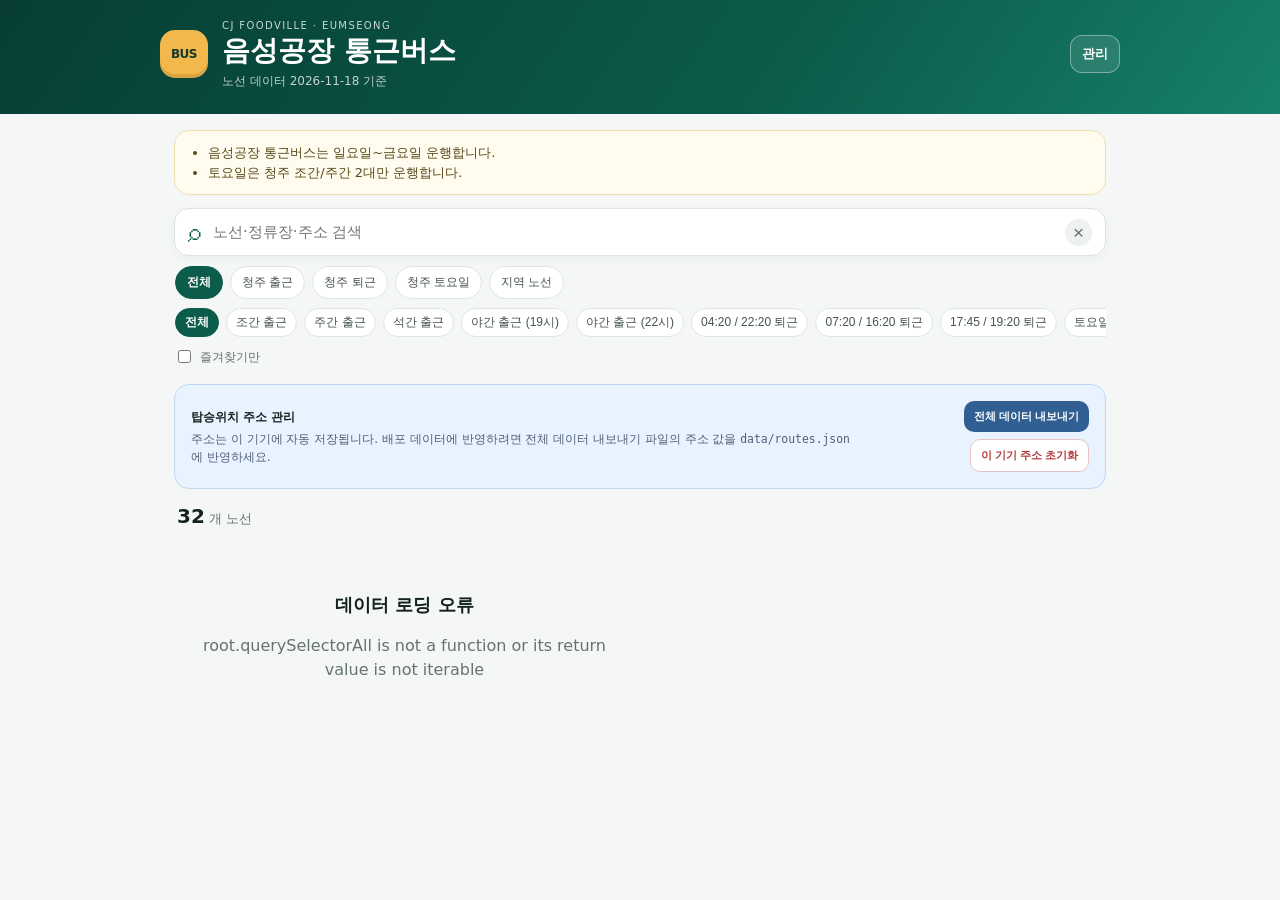
==== index.html @ fe7e172c "Add files via upload" ====
<!doctype html>
<html lang="ko">
<head>
  <meta charset="utf-8">
  <meta name="viewport" content="width=device-width, initial-scale=1, viewport-fit=cover">
  <meta name="theme-color" content="#0b5c4b">
  <meta name="description" content="음성공장 통근버스 노선과 정류장별 탑승위치 주소를 확인하는 모바일 앱">
  <link rel="manifest" href="manifest.webmanifest">
  <link rel="icon" href="assets/icon-192.png">
  <link rel="apple-touch-icon" href="assets/icon-192.png">
  <link rel="stylesheet" href="styles.css">
  <title>음성공장 통근버스</title>
</head>
<body>
  <a class="skip-link" href="#routes">노선 목록으로 이동</a>
  <header class="hero">
    <div class="hero__inner">
      <div class="brand-mark" aria-hidden="true">BUS</div>
      <div>
        <p class="eyebrow">CJ FOODVILLE · EUMSEONG</p>
        <h1>음성공장 통근버스</h1>
        <p id="updatedText" class="updated"></p>
      </div>
      <button id="manageToggle" class="icon-button" type="button" aria-pressed="false" title="주소 관리 모드">관리</button>
    </div>
  </header>

  <main>
    <section id="notice" class="notice" aria-label="운행 안내"></section>

    <section class="finder" aria-label="노선 찾기">
      <label class="search-box">
        <span aria-hidden="true">⌕</span>
        <input id="searchInput" type="search" placeholder="노선·정류장·주소 검색" autocomplete="off">
        <button id="clearSearch" class="clear-button" type="button" aria-label="검색어 지우기">×</button>
      </label>
      <div id="categoryChips" class="chips" role="group" aria-label="지역 필터"></div>
      <div id="serviceChips" class="chips chips--sub" role="group" aria-label="근무조 필터"></div>
      <label class="favorite-filter"><input id="favoriteOnly" type="checkbox"> 즐겨찾기만</label>
    </section>

    <section id="adminPanel" class="admin-panel" hidden>
      <div>
        <strong>탑승위치 주소 관리</strong>
        <p>주소는 이 기기에 자동 저장됩니다. 배포 데이터에 반영하려면 전체 데이터 내보내기 파일의 주소 값을 <code>data/routes.json</code>에 반영하세요.</p>
      </div>
      <div class="admin-actions">
        <button id="exportData" type="button">전체 데이터 내보내기</button>
        <button id="resetAddresses" class="button--danger" type="button">이 기기 주소 초기화</button>
      </div>
    </section>

    <div class="result-line"><strong id="resultCount">0</strong><span>개 노선</span><span id="searchSummary"></span></div>
    <section id="routes" class="route-list" aria-live="polite"></section>
    <div id="emptyState" class="empty" hidden><strong>검색 결과가 없습니다.</strong><p>필터를 해제하거나 다른 정류장명을 입력해 보세요.</p></div>
  </main>

  <template id="routeTemplate">
    <article class="route-card">
      <details>
        <summary>
          <div class="route-accent"></div>
          <div class="route-heading">
            <div class="badges"></div>
            <h2></h2>
            <p class="route-meta"></p>
          </div>
          <button class="favorite-button" type="button" aria-label="즐겨찾기">☆</button>
          <span class="chevron" aria-hidden="true">⌄</span>
        </summary>
        <div class="route-body">
          <div class="route-note"></div>
          <ol class="stop-list"></ol>
        </div>
      </details>
    </article>
  </template>

  <div id="toast" class="toast" role="status" aria-live="polite"></div>
  <script type="module" src="app.js"></script>
</body>
</html>
---- styles.css ----
:root{--green:#0b5c4b;--green2:#167663;--mint:#e8f5f0;--ink:#14221f;--muted:#65736f;--line:#dce5e1;--paper:#fff;--bg:#f4f7f6;--gold:#f2b84b;--red:#b33a3a;--shadow:0 8px 30px rgba(15,54,45,.08)}
*{box-sizing:border-box}html{scroll-behavior:smooth}body{margin:0;background:var(--bg);color:var(--ink);font-family:Pretendard,"Noto Sans KR","Apple SD Gothic Neo",system-ui,sans-serif;line-height:1.5}.skip-link{position:absolute;left:-9999px}.skip-link:focus{left:12px;top:12px;z-index:99;background:#fff;padding:8px}.hero{background:linear-gradient(125deg,#073d34,#0b5c4b 62%,#17806b);color:#fff;padding:max(18px,env(safe-area-inset-top)) 18px 24px}.hero__inner{max-width:960px;margin:auto;display:grid;grid-template-columns:auto 1fr auto;gap:14px;align-items:center}.brand-mark{width:48px;height:48px;border-radius:15px;background:var(--gold);color:#16362f;display:grid;place-items:center;font-weight:900;font-size:12px;letter-spacing:-.5px;box-shadow:inset 0 -4px 0 rgba(0,0,0,.1)}.eyebrow{margin:0 0 2px;font-size:10px;letter-spacing:1.4px;opacity:.78}.hero h1{font-size:24px;line-height:1.15;margin:0}.updated{font-size:12px;margin:5px 0 0;opacity:.75}.icon-button{border:1px solid rgba(255,255,255,.38);background:rgba(255,255,255,.1);color:#fff;border-radius:12px;padding:9px 11px;font-weight:700}.icon-button[aria-pressed=true]{background:var(--gold);color:#17392f;border-color:var(--gold)}main{max-width:960px;margin:auto;padding:16px 14px 60px}.notice{background:#fffbef;border:1px solid #f0dfad;border-radius:15px;padding:12px 15px;color:#594918;font-size:13px}.notice ul{margin:0;padding-left:18px}.finder{position:sticky;top:0;z-index:10;background:rgba(244,247,246,.94);backdrop-filter:blur(10px);padding:13px 0 8px}.search-box{height:48px;display:flex;align-items:center;gap:10px;padding:0 13px;border:1px solid var(--line);border-radius:15px;background:#fff;box-shadow:0 3px 12px rgba(20,55,48,.04)}.search-box:focus-within{border-color:var(--green2);box-shadow:0 0 0 3px rgba(22,118,99,.13)}.search-box>span{font-size:25px;color:var(--green)}.search-box input{min-width:0;flex:1;border:0;outline:0;font:inherit;font-size:15px;color:var(--ink)}.clear-button{border:0;background:#edf2f0;color:#65736f;border-radius:50%;width:27px;height:27px;font-size:19px;line-height:1}.chips{display:flex;gap:7px;overflow:auto;padding:10px 1px 2px;scrollbar-width:none}.chips::-webkit-scrollbar{display:none}.chip{white-space:nowrap;border:1px solid var(--line);background:#fff;border-radius:999px;padding:7px 11px;font-size:12px;color:#46544f}.chip[aria-pressed=true]{background:var(--green);border-color:var(--green);color:#fff;font-weight:700}.chips--sub{padding-top:7px}.chips--sub .chip{padding:5px 9px}.favorite-filter{display:inline-flex;align-items:center;gap:6px;margin-top:8px;font-size:12px;color:var(--muted)}.admin-panel{background:#e9f2ff;border:1px solid #bfd5f2;border-radius:15px;padding:13px;margin:6px 0 12px;display:flex;gap:12px;align-items:center;justify-content:space-between;font-size:12px}.admin-panel p{margin:4px 0 0;color:#4e6178}.admin-actions{display:flex;gap:7px;flex-wrap:wrap;justify-content:flex-end}.admin-actions button,.address-save{border:0;border-radius:10px;background:#315f93;color:#fff;padding:8px 10px;font-weight:700;font-size:11px}.admin-actions .button--danger{background:#fff;color:var(--red);border:1px solid #e6c4c4}.result-line{display:flex;align-items:baseline;gap:4px;margin:10px 3px;color:var(--muted);font-size:13px}.result-line strong{font-size:20px;color:var(--ink)}#searchSummary{margin-left:auto}.route-list{display:grid;gap:10px}.route-card{background:var(--paper);border:1px solid var(--line);border-radius:17px;box-shadow:0 3px 16px rgba(20,55,48,.04);overflow:hidden}.route-card details[open]{box-shadow:var(--shadow)}.route-card summary{position:relative;list-style:none;display:grid;grid-template-columns:5px 1fr auto auto;gap:11px;align-items:center;padding:14px 13px;cursor:pointer}.route-card summary::-webkit-details-marker{display:none}.route-accent{height:48px;border-radius:9px;background:var(--green2)}.route-heading{min-width:0}.route-heading h2{margin:3px 0 2px;font-size:16px;line-height:1.35}.badges{display:flex;gap:5px;flex-wrap:wrap}.badge{font-size:10px;color:var(--green);background:var(--mint);padding:2px 7px;border-radius:999px;font-weight:700}.badge--direction{background:#fff3d7;color:#79570e}.route-meta{margin:0;color:var(--muted);font-size:11px}.favorite-button{border:0;background:transparent;color:#a1aaa7;font-size:25px;padding:5px;z-index:2}.favorite-button.is-favorite{color:#e2a318}.chevron{font-size:20px;color:#77837f;transition:.2s}.route-card details[open] .chevron{transform:rotate(180deg)}.route-body{border-top:1px solid var(--line);padding:0 13px 14px}.route-note{font-size:12px;color:#5f5140;background:#fff8e8;border-radius:10px;padding:9px 10px;margin:12px 0}.route-note:empty{display:none}.stop-list{list-style:none;margin:0;padding:0;counter-reset:stops}.stop{counter-increment:stops;display:grid;grid-template-columns:30px 1fr;gap:8px;padding:12px 0;border-bottom:1px dashed var(--line)}.stop:last-child{border-bottom:0}.stop-index{width:27px;height:27px;border-radius:50%;background:var(--mint);color:var(--green);display:grid;place-items:center;font-size:10px;font-weight:800}.stop-main{min-width:0}.stop-top{display:flex;align-items:flex-start;gap:8px}.stop-name{font-weight:700;font-size:14px;flex:1;word-break:keep-all}.times{display:flex;gap:4px;flex-wrap:wrap;justify-content:flex-end}.time{display:inline-flex;flex-direction:column;align-items:center;border-radius:8px;background:#eef2f1;color:#263c36;padding:3px 7px;min-width:48px;font-size:12px;font-weight:800}.time small{font-size:8px;color:#71807b;font-weight:500}.address-display{font-size:12px;color:var(--green2);margin-top:5px;display:flex;gap:5px;align-items:flex-start}.address-display:empty{display:none}.address-display a{color:inherit}.address-editor{display:none;margin-top:8px;gap:6px}.manage-mode .address-editor{display:flex}.address-editor input{min-width:0;flex:1;border:1px solid #b7c9c3;border-radius:9px;padding:8px;font:inherit;font-size:12px}.manage-mode .address-display:empty::after{content:"주소 미등록";color:#9aa6a2}.source-tag{font-size:9px;color:#9aa6a2;margin-top:7px}.empty{text-align:center;padding:50px 15px;color:var(--muted)}.empty strong{font-size:18px;color:var(--ink)}.toast{position:fixed;left:50%;bottom:calc(20px + env(safe-area-inset-bottom));transform:translate(-50%,20px);opacity:0;pointer-events:none;background:#162c26;color:white;border-radius:999px;padding:10px 16px;font-size:12px;transition:.2s;z-index:50;white-space:nowrap}.toast.show{opacity:1;transform:translate(-50%,0)}code{font-family:ui-monospace,monospace;font-size:.95em}
@media(min-width:720px){.route-list{grid-template-columns:repeat(2,minmax(0,1fr));align-items:start}.route-card details[open]{grid-column:auto}.hero h1{font-size:28px}.stop-top{gap:12px}.admin-panel{padding:16px}.finder{top:0}}
@media(max-width:600px){.admin-panel{align-items:stretch;flex-direction:column}.admin-actions{justify-content:stretch}.admin-actions button{flex:1}.finder{margin-left:-2px;margin-right:-2px}}
@media(prefers-reduced-motion:reduce){*{scroll-behavior:auto!important;transition:none!important}}
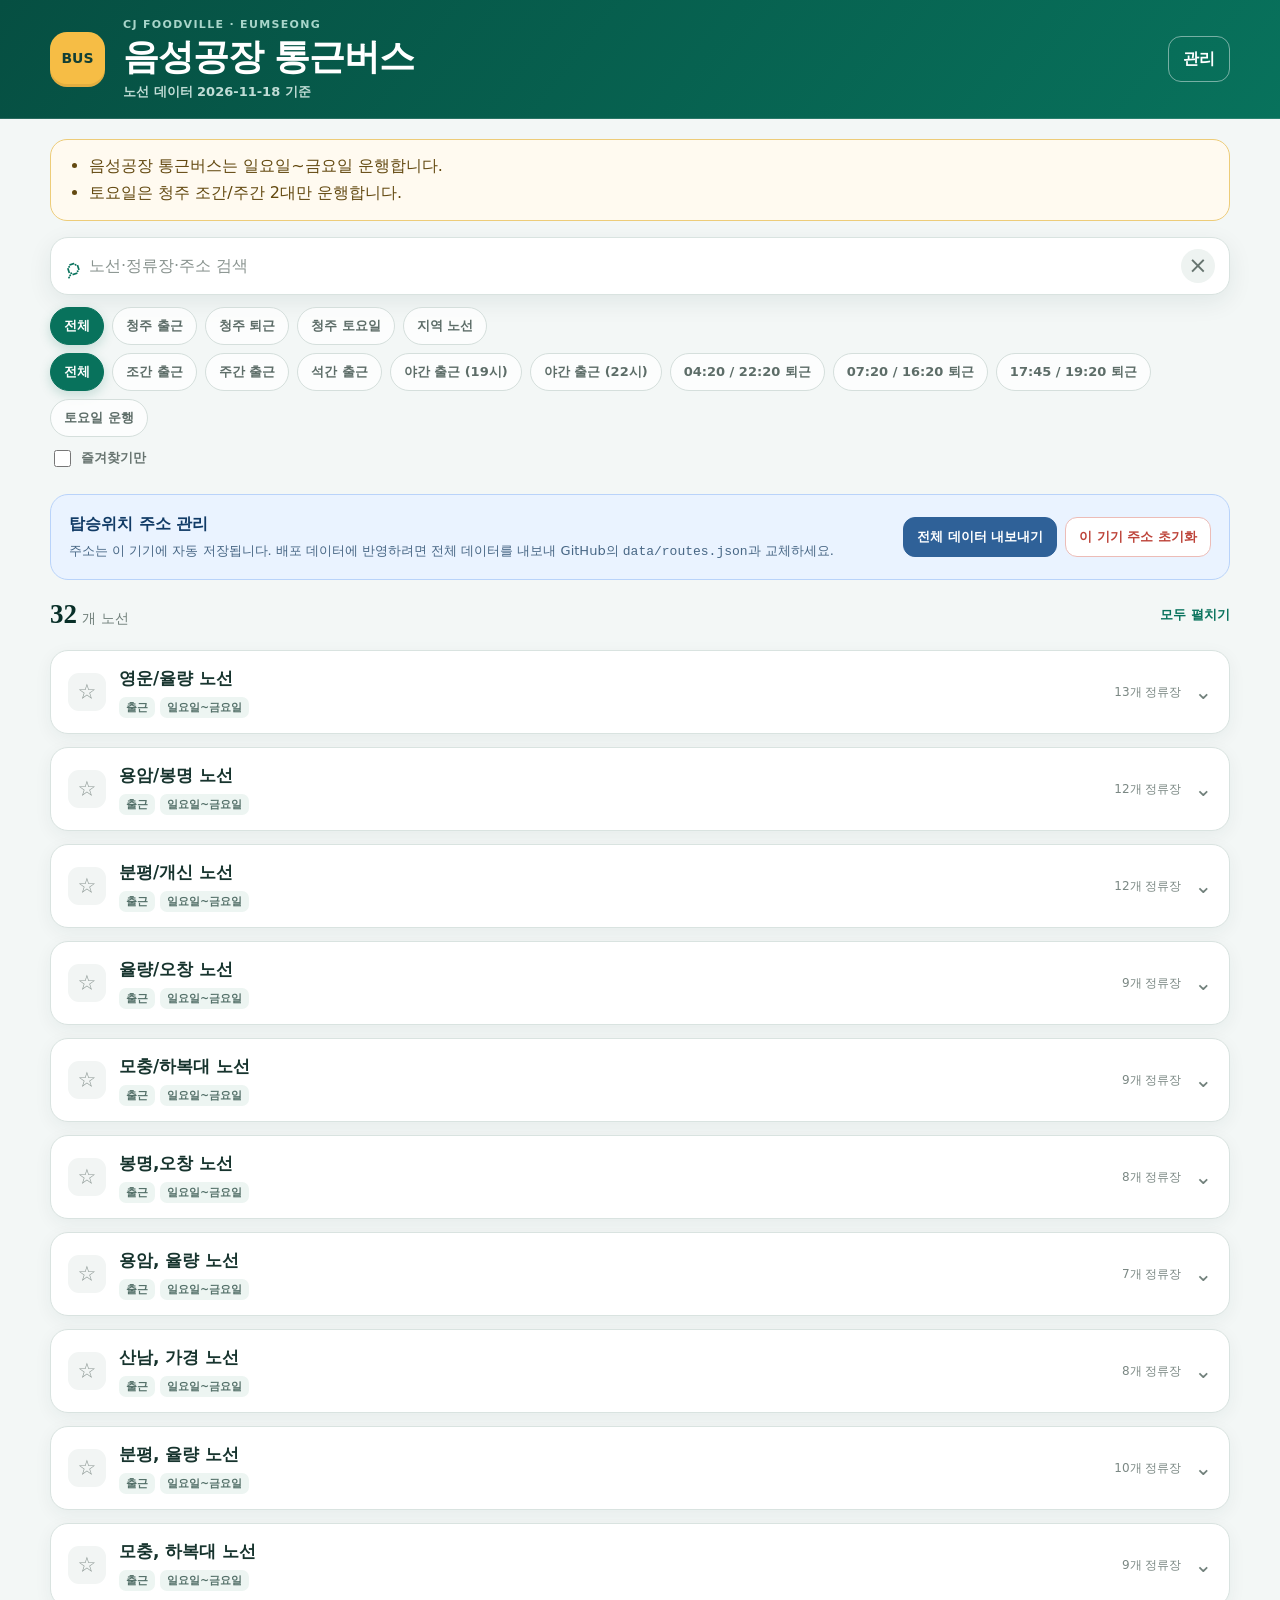
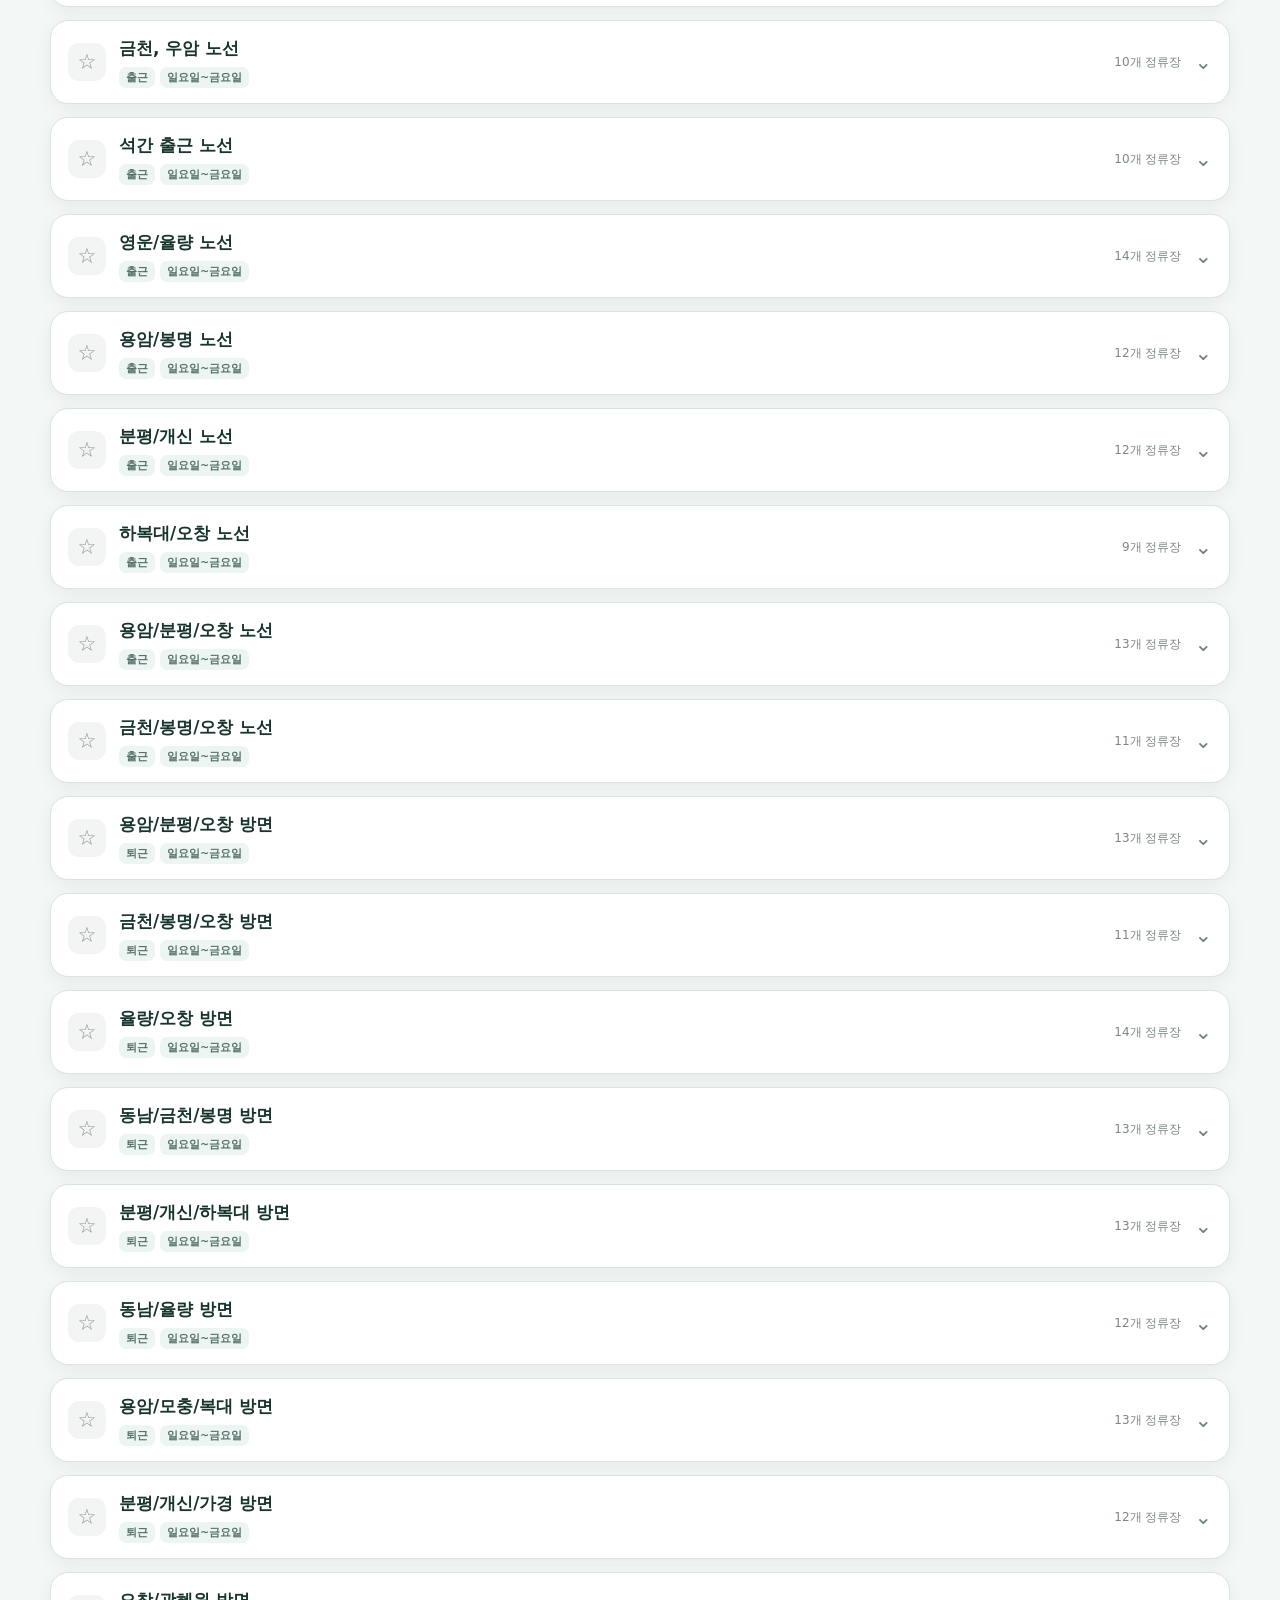
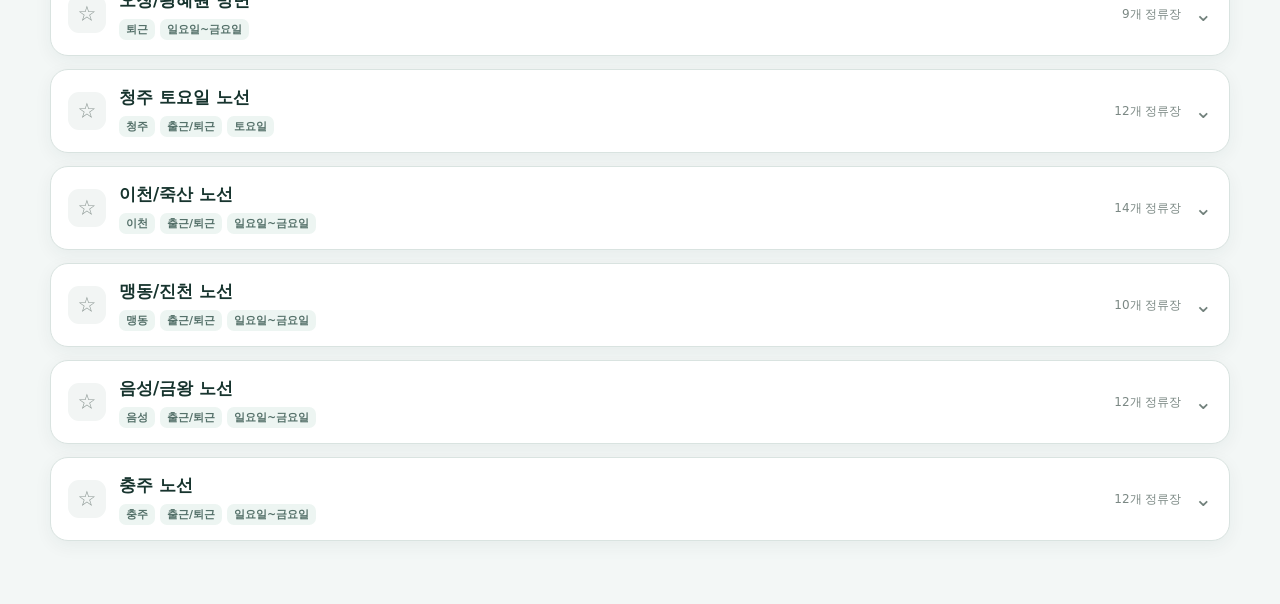
==== commit e146be39: "Add files via upload" ====
--- a/index.html
+++ b/index.html
@@ -3,80 +3,91 @@
 <head>
   <meta charset="utf-8">
   <meta name="viewport" content="width=device-width, initial-scale=1, viewport-fit=cover">
-  <meta name="theme-color" content="#0b5c4b">
-  <meta name="description" content="음성공장 통근버스 노선과 정류장별 탑승위치 주소를 확인하는 모바일 앱">
+  <meta name="theme-color" content="#075f4d">
+  <meta name="description" content="CJ푸드빌 음성공장 통근버스 노선 안내">
+  <title>음성공장 통근버스</title>
   <link rel="manifest" href="manifest.webmanifest">
-  <link rel="icon" href="assets/icon-192.png">
-  <link rel="apple-touch-icon" href="assets/icon-192.png">
-  <link rel="stylesheet" href="styles.css">
-  <title>음성공장 통근버스</title>
+  <link rel="stylesheet" href="styles.css?v=20261118-2">
 </head>
 <body>
-  <a class="skip-link" href="#routes">노선 목록으로 이동</a>
-  <header class="hero">
-    <div class="hero__inner">
-      <div class="brand-mark" aria-hidden="true">BUS</div>
-      <div>
+  <header class="app-header">
+    <div class="header-inner">
+      <div class="bus-mark" aria-hidden="true">BUS</div>
+      <div class="brand-copy">
         <p class="eyebrow">CJ FOODVILLE · EUMSEONG</p>
         <h1>음성공장 통근버스</h1>
-        <p id="updatedText" class="updated"></p>
+        <p id="dataDate" class="data-date">노선 데이터 확인 중</p>
       </div>
-      <button id="manageToggle" class="icon-button" type="button" aria-pressed="false" title="주소 관리 모드">관리</button>
+      <a class="admin-link" href="admin.html" aria-label="관리자용 노선 편집 화면 열기">관리</a>
     </div>
   </header>
 
-  <main>
-    <section id="notice" class="notice" aria-label="운행 안내"></section>
-
-    <section class="finder" aria-label="노선 찾기">
-      <label class="search-box">
-        <span aria-hidden="true">⌕</span>
-        <input id="searchInput" type="search" placeholder="노선·정류장·주소 검색" autocomplete="off">
-        <button id="clearSearch" class="clear-button" type="button" aria-label="검색어 지우기">×</button>
-      </label>
-      <div id="categoryChips" class="chips" role="group" aria-label="지역 필터"></div>
-      <div id="serviceChips" class="chips chips--sub" role="group" aria-label="근무조 필터"></div>
-      <label class="favorite-filter"><input id="favoriteOnly" type="checkbox"> 즐겨찾기만</label>
+  <main class="app-main">
+    <section class="notice" aria-label="운행 안내">
+      <ul>
+        <li>음성공장 통근버스는 일요일~금요일 운행합니다.</li>
+        <li>토요일은 청주 조간/주간 2대만 운행합니다.</li>
+      </ul>
     </section>
 
-    <section id="adminPanel" class="admin-panel" hidden>
+    <section class="search-panel" aria-label="노선 검색 및 필터">
+      <label class="search-box" for="searchInput">
+        <span class="search-icon" aria-hidden="true">⌕</span>
+        <span class="sr-only">노선, 정류장 또는 주소 검색</span>
+        <input id="searchInput" type="search" inputmode="search" autocomplete="off" placeholder="노선·정류장·주소 검색">
+        <button id="clearSearch" class="clear-search" type="button" aria-label="검색어 지우기">×</button>
+      </label>
+
+      <div id="primaryFilters" class="chip-row" role="group" aria-label="노선 구분">
+        <button class="chip is-active" type="button" data-primary="all">전체</button>
+        <button class="chip" type="button" data-primary="cheongju-in">청주 출근</button>
+        <button class="chip" type="button" data-primary="cheongju-out">청주 퇴근</button>
+        <button class="chip" type="button" data-primary="cheongju-sat">청주 토요일</button>
+        <button class="chip" type="button" data-primary="regional">지역 노선</button>
+      </div>
+
+      <div id="secondaryFilters" class="chip-row secondary" role="group" aria-label="운행 시간 구분">
+        <button class="chip is-active" type="button" data-secondary="all">전체</button>
+        <button class="chip" type="button" data-secondary="조간 출근">조간 출근</button>
+        <button class="chip" type="button" data-secondary="주간 출근">주간 출근</button>
+        <button class="chip" type="button" data-secondary="석간 출근">석간 출근</button>
+        <button class="chip" type="button" data-secondary="야간 출근 19">야간 출근 (19시)</button>
+        <button class="chip" type="button" data-secondary="야간 출근 22">야간 출근 (22시)</button>
+        <button class="chip" type="button" data-secondary="04:20 22:20 퇴근">04:20 / 22:20 퇴근</button>
+        <button class="chip" type="button" data-secondary="07:20 16:20 퇴근">07:20 / 16:20 퇴근</button>
+        <button class="chip" type="button" data-secondary="17:45 19:20 퇴근">17:45 / 19:20 퇴근</button>
+        <button class="chip" type="button" data-secondary="토요일">토요일 운행</button>
+      </div>
+
+      <label class="favorite-only"><input id="favoriteOnly" type="checkbox"> 즐겨찾기만</label>
+    </section>
+
+    <section class="address-panel" aria-label="탑승위치 주소 관리">
       <div>
         <strong>탑승위치 주소 관리</strong>
-        <p>주소는 이 기기에 자동 저장됩니다. 배포 데이터에 반영하려면 전체 데이터 내보내기 파일의 주소 값을 <code>data/routes.json</code>에 반영하세요.</p>
+        <p>주소는 이 기기에 자동 저장됩니다. 배포 데이터에 반영하려면 전체 데이터를 내보내 GitHub의 <code>data/routes.json</code>과 교체하세요.</p>
       </div>
-      <div class="admin-actions">
-        <button id="exportData" type="button">전체 데이터 내보내기</button>
-        <button id="resetAddresses" class="button--danger" type="button">이 기기 주소 초기화</button>
+      <div class="address-actions">
+        <button id="exportData" class="button primary" type="button">전체 데이터 내보내기</button>
+        <button id="resetAddresses" class="button danger" type="button">이 기기 주소 초기화</button>
       </div>
     </section>
 
-    <div class="result-line"><strong id="resultCount">0</strong><span>개 노선</span><span id="searchSummary"></span></div>
-    <section id="routes" class="route-list" aria-live="polite"></section>
-    <div id="emptyState" class="empty" hidden><strong>검색 결과가 없습니다.</strong><p>필터를 해제하거나 다른 정류장명을 입력해 보세요.</p></div>
+    <div class="result-heading">
+      <p><strong id="visibleCount">0</strong> <span>개 노선</span></p>
+      <button id="expandAll" class="text-button" type="button">모두 펼치기</button>
+    </div>
+
+    <section id="statusBox" class="status-box" aria-live="polite">
+      <div class="spinner" aria-hidden="true"></div>
+      <strong>노선 데이터를 불러오는 중입니다.</strong>
+    </section>
+
+    <section id="routeList" class="route-list" aria-label="통근버스 노선 목록"></section>
   </main>
 
-  <template id="routeTemplate">
-    <article class="route-card">
-      <details>
-        <summary>
-          <div class="route-accent"></div>
-          <div class="route-heading">
-            <div class="badges"></div>
-            <h2></h2>
-            <p class="route-meta"></p>
-          </div>
-          <button class="favorite-button" type="button" aria-label="즐겨찾기">☆</button>
-          <span class="chevron" aria-hidden="true">⌄</span>
-        </summary>
-        <div class="route-body">
-          <div class="route-note"></div>
-          <ol class="stop-list"></ol>
-        </div>
-      </details>
-    </article>
-  </template>
-
   <div id="toast" class="toast" role="status" aria-live="polite"></div>
-  <script type="module" src="app.js"></script>
+  <noscript>이 앱을 사용하려면 브라우저에서 JavaScript를 허용해야 합니다.</noscript>
+  <script src="app.js?v=20261118-2" defer></script>
 </body>
 </html>
--- a/styles.css
+++ b/styles.css
@@ -1,5 +1,432 @@
-:root{--green:#0b5c4b;--green2:#167663;--mint:#e8f5f0;--ink:#14221f;--muted:#65736f;--line:#dce5e1;--paper:#fff;--bg:#f4f7f6;--gold:#f2b84b;--red:#b33a3a;--shadow:0 8px 30px rgba(15,54,45,.08)}
-*{box-sizing:border-box}html{scroll-behavior:smooth}body{margin:0;background:var(--bg);color:var(--ink);font-family:Pretendard,"Noto Sans KR","Apple SD Gothic Neo",system-ui,sans-serif;line-height:1.5}.skip-link{position:absolute;left:-9999px}.skip-link:focus{left:12px;top:12px;z-index:99;background:#fff;padding:8px}.hero{background:linear-gradient(125deg,#073d34,#0b5c4b 62%,#17806b);color:#fff;padding:max(18px,env(safe-area-inset-top)) 18px 24px}.hero__inner{max-width:960px;margin:auto;display:grid;grid-template-columns:auto 1fr auto;gap:14px;align-items:center}.brand-mark{width:48px;height:48px;border-radius:15px;background:var(--gold);color:#16362f;display:grid;place-items:center;font-weight:900;font-size:12px;letter-spacing:-.5px;box-shadow:inset 0 -4px 0 rgba(0,0,0,.1)}.eyebrow{margin:0 0 2px;font-size:10px;letter-spacing:1.4px;opacity:.78}.hero h1{font-size:24px;line-height:1.15;margin:0}.updated{font-size:12px;margin:5px 0 0;opacity:.75}.icon-button{border:1px solid rgba(255,255,255,.38);background:rgba(255,255,255,.1);color:#fff;border-radius:12px;padding:9px 11px;font-weight:700}.icon-button[aria-pressed=true]{background:var(--gold);color:#17392f;border-color:var(--gold)}main{max-width:960px;margin:auto;padding:16px 14px 60px}.notice{background:#fffbef;border:1px solid #f0dfad;border-radius:15px;padding:12px 15px;color:#594918;font-size:13px}.notice ul{margin:0;padding-left:18px}.finder{position:sticky;top:0;z-index:10;background:rgba(244,247,246,.94);backdrop-filter:blur(10px);padding:13px 0 8px}.search-box{height:48px;display:flex;align-items:center;gap:10px;padding:0 13px;border:1px solid var(--line);border-radius:15px;background:#fff;box-shadow:0 3px 12px rgba(20,55,48,.04)}.search-box:focus-within{border-color:var(--green2);box-shadow:0 0 0 3px rgba(22,118,99,.13)}.search-box>span{font-size:25px;color:var(--green)}.search-box input{min-width:0;flex:1;border:0;outline:0;font:inherit;font-size:15px;color:var(--ink)}.clear-button{border:0;background:#edf2f0;color:#65736f;border-radius:50%;width:27px;height:27px;font-size:19px;line-height:1}.chips{display:flex;gap:7px;overflow:auto;padding:10px 1px 2px;scrollbar-width:none}.chips::-webkit-scrollbar{display:none}.chip{white-space:nowrap;border:1px solid var(--line);background:#fff;border-radius:999px;padding:7px 11px;font-size:12px;color:#46544f}.chip[aria-pressed=true]{background:var(--green);border-color:var(--green);color:#fff;font-weight:700}.chips--sub{padding-top:7px}.chips--sub .chip{padding:5px 9px}.favorite-filter{display:inline-flex;align-items:center;gap:6px;margin-top:8px;font-size:12px;color:var(--muted)}.admin-panel{background:#e9f2ff;border:1px solid #bfd5f2;border-radius:15px;padding:13px;margin:6px 0 12px;display:flex;gap:12px;align-items:center;justify-content:space-between;font-size:12px}.admin-panel p{margin:4px 0 0;color:#4e6178}.admin-actions{display:flex;gap:7px;flex-wrap:wrap;justify-content:flex-end}.admin-actions button,.address-save{border:0;border-radius:10px;background:#315f93;color:#fff;padding:8px 10px;font-weight:700;font-size:11px}.admin-actions .button--danger{background:#fff;color:var(--red);border:1px solid #e6c4c4}.result-line{display:flex;align-items:baseline;gap:4px;margin:10px 3px;color:var(--muted);font-size:13px}.result-line strong{font-size:20px;color:var(--ink)}#searchSummary{margin-left:auto}.route-list{display:grid;gap:10px}.route-card{background:var(--paper);border:1px solid var(--line);border-radius:17px;box-shadow:0 3px 16px rgba(20,55,48,.04);overflow:hidden}.route-card details[open]{box-shadow:var(--shadow)}.route-card summary{position:relative;list-style:none;display:grid;grid-template-columns:5px 1fr auto auto;gap:11px;align-items:center;padding:14px 13px;cursor:pointer}.route-card summary::-webkit-details-marker{display:none}.route-accent{height:48px;border-radius:9px;background:var(--green2)}.route-heading{min-width:0}.route-heading h2{margin:3px 0 2px;font-size:16px;line-height:1.35}.badges{display:flex;gap:5px;flex-wrap:wrap}.badge{font-size:10px;color:var(--green);background:var(--mint);padding:2px 7px;border-radius:999px;font-weight:700}.badge--direction{background:#fff3d7;color:#79570e}.route-meta{margin:0;color:var(--muted);font-size:11px}.favorite-button{border:0;background:transparent;color:#a1aaa7;font-size:25px;padding:5px;z-index:2}.favorite-button.is-favorite{color:#e2a318}.chevron{font-size:20px;color:#77837f;transition:.2s}.route-card details[open] .chevron{transform:rotate(180deg)}.route-body{border-top:1px solid var(--line);padding:0 13px 14px}.route-note{font-size:12px;color:#5f5140;background:#fff8e8;border-radius:10px;padding:9px 10px;margin:12px 0}.route-note:empty{display:none}.stop-list{list-style:none;margin:0;padding:0;counter-reset:stops}.stop{counter-increment:stops;display:grid;grid-template-columns:30px 1fr;gap:8px;padding:12px 0;border-bottom:1px dashed var(--line)}.stop:last-child{border-bottom:0}.stop-index{width:27px;height:27px;border-radius:50%;background:var(--mint);color:var(--green);display:grid;place-items:center;font-size:10px;font-weight:800}.stop-main{min-width:0}.stop-top{display:flex;align-items:flex-start;gap:8px}.stop-name{font-weight:700;font-size:14px;flex:1;word-break:keep-all}.times{display:flex;gap:4px;flex-wrap:wrap;justify-content:flex-end}.time{display:inline-flex;flex-direction:column;align-items:center;border-radius:8px;background:#eef2f1;color:#263c36;padding:3px 7px;min-width:48px;font-size:12px;font-weight:800}.time small{font-size:8px;color:#71807b;font-weight:500}.address-display{font-size:12px;color:var(--green2);margin-top:5px;display:flex;gap:5px;align-items:flex-start}.address-display:empty{display:none}.address-display a{color:inherit}.address-editor{display:none;margin-top:8px;gap:6px}.manage-mode .address-editor{display:flex}.address-editor input{min-width:0;flex:1;border:1px solid #b7c9c3;border-radius:9px;padding:8px;font:inherit;font-size:12px}.manage-mode .address-display:empty::after{content:"주소 미등록";color:#9aa6a2}.source-tag{font-size:9px;color:#9aa6a2;margin-top:7px}.empty{text-align:center;padding:50px 15px;color:var(--muted)}.empty strong{font-size:18px;color:var(--ink)}.toast{position:fixed;left:50%;bottom:calc(20px + env(safe-area-inset-bottom));transform:translate(-50%,20px);opacity:0;pointer-events:none;background:#162c26;color:white;border-radius:999px;padding:10px 16px;font-size:12px;transition:.2s;z-index:50;white-space:nowrap}.toast.show{opacity:1;transform:translate(-50%,0)}code{font-family:ui-monospace,monospace;font-size:.95em}
-@media(min-width:720px){.route-list{grid-template-columns:repeat(2,minmax(0,1fr));align-items:start}.route-card details[open]{grid-column:auto}.hero h1{font-size:28px}.stop-top{gap:12px}.admin-panel{padding:16px}.finder{top:0}}
-@media(max-width:600px){.admin-panel{align-items:stretch;flex-direction:column}.admin-actions{justify-content:stretch}.admin-actions button{flex:1}.finder{margin-left:-2px;margin-right:-2px}}
-@media(prefers-reduced-motion:reduce){*{scroll-behavior:auto!important;transition:none!important}}
+:root {
+  color-scheme: light;
+  --green-900: #064f42;
+  --green-800: #075f4d;
+  --green-700: #08725c;
+  --green-100: #e9f5f1;
+  --gold: #f6bd45;
+  --ink: #14221f;
+  --muted: #62716d;
+  --line: #d9e3e0;
+  --surface: #ffffff;
+  --canvas: #f3f7f6;
+  --blue-50: #eaf3ff;
+  --blue-200: #b9d3fa;
+  --blue-700: #2f6198;
+  --danger: #bd4339;
+  --shadow: 0 7px 24px rgba(17, 54, 46, .08);
+  font-family: Pretendard, "Noto Sans KR", "Apple SD Gothic Neo", system-ui, -apple-system, BlinkMacSystemFont, "Segoe UI", sans-serif;
+}
+
+* { box-sizing: border-box; }
+html { scroll-behavior: smooth; }
+body {
+  margin: 0;
+  min-width: 320px;
+  min-height: 100vh;
+  color: var(--ink);
+  background: var(--canvas);
+  line-height: 1.55;
+}
+button, input { font: inherit; }
+button, a { -webkit-tap-highlight-color: transparent; }
+button { cursor: pointer; }
+code { font-family: ui-monospace, SFMono-Regular, Consolas, monospace; }
+.sr-only {
+  position: absolute;
+  width: 1px;
+  height: 1px;
+  padding: 0;
+  margin: -1px;
+  overflow: hidden;
+  clip: rect(0, 0, 0, 0);
+  white-space: nowrap;
+  border: 0;
+}
+
+.app-header {
+  color: white;
+  background: linear-gradient(128deg, var(--green-900), var(--green-700));
+  border-bottom: 1px solid rgba(255, 255, 255, .14);
+}
+.header-inner {
+  width: min(1180px, calc(100% - 32px));
+  min-height: 118px;
+  margin: 0 auto;
+  display: flex;
+  align-items: center;
+  gap: 18px;
+}
+.bus-mark {
+  flex: 0 0 55px;
+  height: 55px;
+  display: grid;
+  place-items: center;
+  color: #113f35;
+  background: var(--gold);
+  border-radius: 17px;
+  box-shadow: inset 0 -3px 0 rgba(0, 0, 0, .08);
+  font-size: 14px;
+  font-weight: 900;
+}
+.brand-copy { min-width: 0; }
+.eyebrow {
+  margin: 0 0 2px;
+  color: #a8d5ca;
+  font-size: 11px;
+  font-weight: 800;
+  letter-spacing: .12em;
+}
+h1 {
+  margin: 0;
+  font-size: clamp(26px, 4vw, 36px);
+  line-height: 1.2;
+  letter-spacing: -.03em;
+}
+.data-date {
+  margin: 4px 0 0;
+  color: #c1ddd6;
+  font-size: 13px;
+  font-weight: 650;
+}
+.admin-link {
+  margin-left: auto;
+  padding: 10px 14px;
+  color: white;
+  border: 1px solid rgba(255, 255, 255, .45);
+  border-radius: 13px;
+  text-decoration: none;
+  font-weight: 800;
+  transition: background .18s ease, transform .18s ease;
+}
+.admin-link:hover, .admin-link:focus-visible { background: rgba(255, 255, 255, .12); }
+.admin-link:active { transform: translateY(1px); }
+
+.app-main {
+  width: min(1180px, calc(100% - 32px));
+  margin: 20px auto 64px;
+}
+.notice {
+  padding: 14px 18px;
+  color: #634910;
+  background: #fffaf0;
+  border: 1px solid #edcc79;
+  border-radius: 17px;
+}
+.notice ul { margin: 0; padding-left: 20px; }
+.notice li + li { margin-top: 2px; }
+
+.search-panel { margin-top: 16px; }
+.search-box {
+  height: 58px;
+  display: flex;
+  align-items: center;
+  gap: 10px;
+  padding: 0 14px;
+  background: var(--surface);
+  border: 1px solid var(--line);
+  border-radius: 18px;
+  box-shadow: var(--shadow);
+}
+.search-icon { color: var(--green-700); font-size: 27px; line-height: 1; transform: rotate(-18deg); }
+.search-box input {
+  min-width: 0;
+  flex: 1;
+  height: 100%;
+  padding: 0;
+  color: var(--ink);
+  background: transparent;
+  border: 0;
+  outline: 0;
+  font-size: 16px;
+}
+.search-box input::placeholder { color: #89938f; }
+.clear-search {
+  width: 34px;
+  height: 34px;
+  display: grid;
+  place-items: center;
+  color: #66746f;
+  background: #eef3f1;
+  border: 0;
+  border-radius: 50%;
+  font-size: 23px;
+  line-height: 1;
+}
+.clear-search:hover { background: #e2eae7; }
+.chip-row {
+  display: flex;
+  flex-wrap: wrap;
+  gap: 8px;
+  margin-top: 12px;
+}
+.chip-row.secondary { margin-top: 8px; }
+.chip {
+  min-height: 38px;
+  padding: 7px 13px;
+  color: #5d6d68;
+  background: rgba(255, 255, 255, .76);
+  border: 1px solid #d5dfdc;
+  border-radius: 999px;
+  white-space: nowrap;
+  font-size: 13px;
+  font-weight: 700;
+}
+.chip:hover { color: var(--green-800); border-color: #91bbae; }
+.chip.is-active {
+  color: white;
+  background: var(--green-700);
+  border-color: var(--green-700);
+  box-shadow: 0 4px 12px rgba(8, 114, 92, .2);
+}
+.favorite-only {
+  margin-top: 10px;
+  display: inline-flex;
+  align-items: center;
+  gap: 7px;
+  color: #66736f;
+  font-size: 13px;
+  font-weight: 650;
+}
+.favorite-only input { width: 17px; height: 17px; accent-color: var(--green-700); }
+
+.address-panel {
+  margin-top: 20px;
+  padding: 17px 18px;
+  display: flex;
+  align-items: center;
+  gap: 20px;
+  background: var(--blue-50);
+  border: 1px solid var(--blue-200);
+  border-radius: 18px;
+}
+.address-panel strong { color: #113b66; }
+.address-panel p { margin: 4px 0 0; color: #486785; font-size: 13px; }
+.address-actions {
+  margin-left: auto;
+  display: flex;
+  flex-wrap: wrap;
+  justify-content: flex-end;
+  gap: 8px;
+}
+.button {
+  min-height: 40px;
+  padding: 8px 13px;
+  background: white;
+  border: 1px solid #c7d6d1;
+  border-radius: 12px;
+  font-size: 13px;
+  font-weight: 800;
+}
+.button.primary { color: white; background: var(--blue-700); border-color: var(--blue-700); }
+.button.danger { color: var(--danger); border-color: #ecbcb7; }
+.button:hover { filter: brightness(.97); }
+
+.result-heading {
+  min-height: 70px;
+  display: flex;
+  align-items: center;
+  justify-content: space-between;
+  gap: 16px;
+}
+.result-heading p { margin: 0; }
+.result-heading strong { font-family: Georgia, serif; font-size: 27px; color: #082f28; }
+.result-heading span { color: #71807b; font-size: 14px; }
+.text-button {
+  padding: 6px 0;
+  color: var(--green-700);
+  background: transparent;
+  border: 0;
+  font-size: 13px;
+  font-weight: 800;
+}
+
+.status-box {
+  min-height: 184px;
+  display: grid;
+  place-content: center;
+  justify-items: center;
+  gap: 12px;
+  color: #5f6f69;
+  text-align: center;
+}
+.status-box.is-error {
+  padding: 28px;
+  min-height: 160px;
+  color: #7a3029;
+  background: #fff6f5;
+  border: 1px solid #f0c5c0;
+  border-radius: 18px;
+}
+.status-box[hidden] { display: none; }
+.status-box p { max-width: 720px; margin: 0; font-size: 14px; }
+.spinner {
+  width: 34px;
+  height: 34px;
+  border: 4px solid #dce9e5;
+  border-top-color: var(--green-700);
+  border-radius: 50%;
+  animation: spin .8s linear infinite;
+}
+@keyframes spin { to { transform: rotate(360deg); } }
+
+.route-list { display: grid; gap: 13px; }
+.route-card {
+  overflow: clip;
+  background: var(--surface);
+  border: 1px solid var(--line);
+  border-radius: 18px;
+  box-shadow: 0 5px 18px rgba(20, 54, 47, .055);
+}
+.route-card[open] { border-color: #a8c9c0; box-shadow: var(--shadow); }
+.route-card summary {
+  min-height: 82px;
+  display: flex;
+  align-items: center;
+  gap: 13px;
+  padding: 14px 17px;
+  list-style: none;
+  cursor: pointer;
+}
+.route-card summary::-webkit-details-marker { display: none; }
+.favorite-button {
+  flex: 0 0 38px;
+  width: 38px;
+  height: 38px;
+  display: grid;
+  place-items: center;
+  color: #8a9692;
+  background: #f2f5f4;
+  border: 0;
+  border-radius: 11px;
+  font-size: 21px;
+}
+.favorite-button.is-favorite { color: #ca8b00; background: #fff4d3; }
+.route-title-wrap { min-width: 0; flex: 1; }
+.route-title {
+  margin: 0;
+  overflow: hidden;
+  color: #17342e;
+  font-size: 17px;
+  line-height: 1.35;
+  text-overflow: ellipsis;
+  white-space: nowrap;
+}
+.route-meta { display: flex; flex-wrap: wrap; gap: 5px; margin-top: 7px; }
+.meta-badge {
+  padding: 2px 7px;
+  color: #55716a;
+  background: #edf5f2;
+  border-radius: 7px;
+  font-size: 11px;
+  font-weight: 750;
+}
+.stop-count { color: #7b8884; font-size: 12px; white-space: nowrap; }
+.chevron {
+  color: #71807b;
+  font-size: 21px;
+  transition: transform .2s ease;
+}
+.route-card[open] .chevron { transform: rotate(180deg); }
+.route-body { border-top: 1px solid #e6ecea; }
+.stop-list { margin: 0; padding: 0; list-style: none; }
+.stop-row {
+  display: grid;
+  grid-template-columns: 72px minmax(150px, .8fr) minmax(250px, 1.4fr);
+  gap: 14px;
+  align-items: center;
+  min-height: 62px;
+  padding: 10px 17px;
+  border-top: 1px solid #edf1f0;
+}
+.stop-row:first-child { border-top: 0; }
+.stop-time {
+  color: var(--green-800);
+  font-variant-numeric: tabular-nums;
+  font-weight: 900;
+}
+.stop-name { min-width: 0; font-weight: 750; }
+.address-field { min-width: 0; }
+.address-input {
+  width: 100%;
+  min-height: 40px;
+  padding: 8px 11px;
+  color: #3a514b;
+  background: #f8faf9;
+  border: 1px solid #dbe3e0;
+  border-radius: 10px;
+  outline: none;
+  font-size: 13px;
+}
+.address-input::placeholder { color: #9aa4a1; }
+.address-input:focus { background: white; border-color: #72aa9a; box-shadow: 0 0 0 3px rgba(8, 114, 92, .1); }
+.empty-address-note { color: #98a29f; font-size: 12px; }
+.route-empty { padding: 22px; color: #7b8884; text-align: center; }
+.no-results {
+  padding: 48px 22px;
+  color: #65736f;
+  background: white;
+  border: 1px dashed #c9d5d1;
+  border-radius: 18px;
+  text-align: center;
+}
+.toast {
+  position: fixed;
+  z-index: 20;
+  left: 50%;
+  bottom: calc(22px + env(safe-area-inset-bottom));
+  max-width: min(520px, calc(100% - 32px));
+  padding: 11px 16px;
+  color: white;
+  background: rgba(18, 42, 36, .94);
+  border-radius: 12px;
+  box-shadow: 0 8px 26px rgba(0, 0, 0, .2);
+  font-size: 13px;
+  font-weight: 700;
+  opacity: 0;
+  pointer-events: none;
+  transform: translate(-50%, 10px);
+  transition: opacity .2s ease, transform .2s ease;
+}
+.toast.is-visible { opacity: 1; transform: translate(-50%, 0); }
+
+@media (max-width: 760px) {
+  .header-inner, .app-main { width: min(100% - 24px, 1180px); }
+  .header-inner { min-height: 104px; gap: 12px; }
+  .bus-mark { flex-basis: 48px; height: 48px; border-radius: 15px; font-size: 12px; }
+  h1 { font-size: 25px; }
+  .eyebrow { font-size: 9px; }
+  .admin-link { padding: 9px 11px; font-size: 13px; }
+  .app-main { margin-top: 14px; }
+  .notice { padding: 12px 14px; font-size: 13px; }
+  .search-box { height: 54px; border-radius: 16px; }
+  .chip-row { flex-wrap: nowrap; overflow-x: auto; padding: 0 0 3px; scrollbar-width: none; }
+  .chip-row::-webkit-scrollbar { display: none; }
+  .chip { min-height: 36px; padding: 6px 12px; }
+  .address-panel { align-items: stretch; flex-direction: column; gap: 13px; }
+  .address-actions { margin-left: 0; justify-content: stretch; }
+  .address-actions .button { flex: 1; }
+  .route-card summary { padding: 13px; }
+  .stop-row {
+    grid-template-columns: 62px 1fr;
+    gap: 7px 10px;
+    padding: 10px 13px 12px;
+  }
+  .address-field { grid-column: 1 / -1; }
+}
+
+@media (max-width: 430px) {
+  .header-inner, .app-main { width: min(100% - 20px, 1180px); }
+  .header-inner { min-height: 98px; }
+  .brand-copy h1 { font-size: 22px; }
+  .data-date { font-size: 11px; }
+  .admin-link { padding: 8px 10px; }
+  .address-actions { flex-direction: column; }
+  .result-heading { min-height: 62px; }
+  .route-title { font-size: 15px; }
+  .stop-count { display: none; }
+}
+
+@media (prefers-reduced-motion: reduce) {
+  *, *::before, *::after { scroll-behavior: auto !important; animation-duration: .01ms !important; animation-iteration-count: 1 !important; transition-duration: .01ms !important; }
+}
